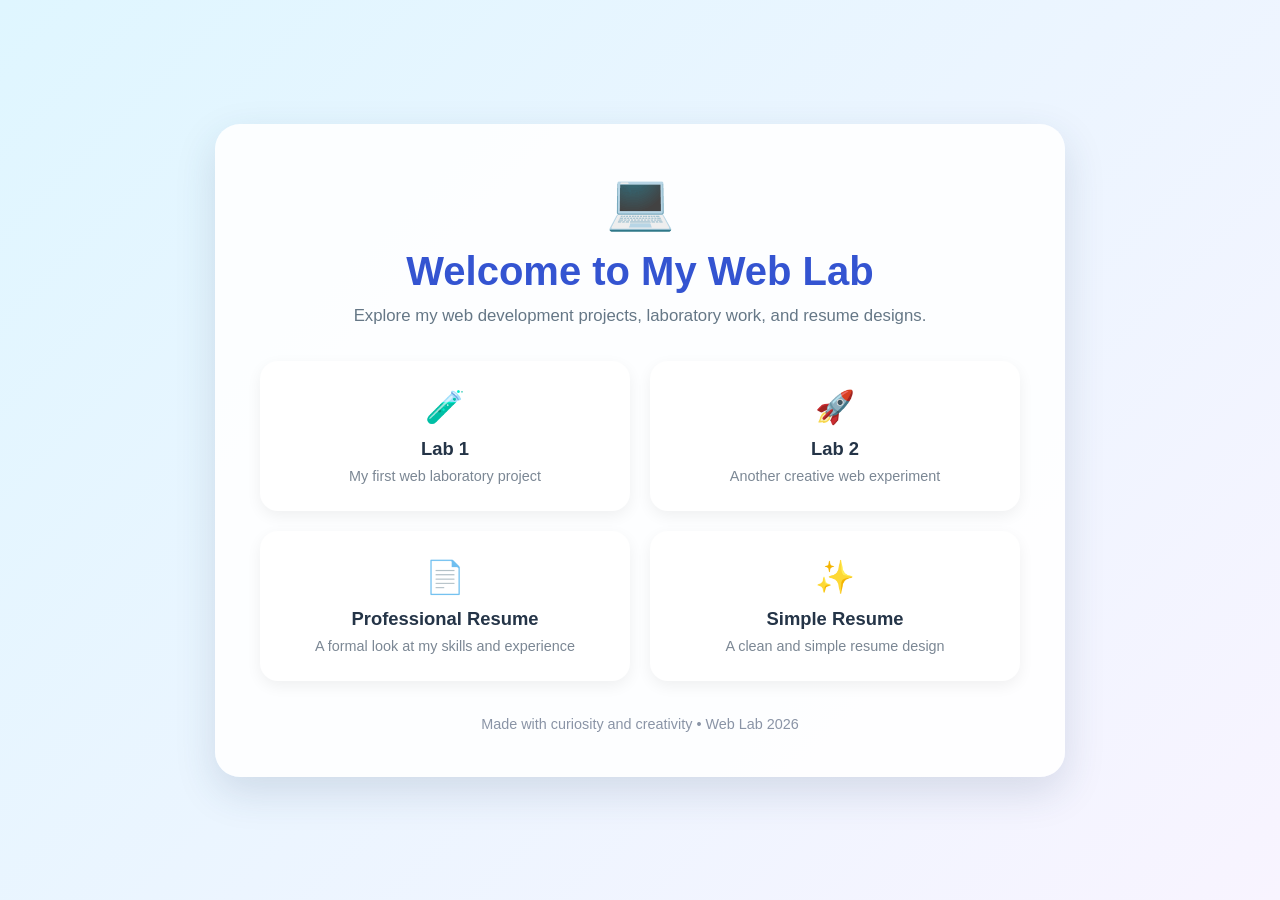
==== index.html @ 1f07e938 "Update index.html" ====
<html lang="en">
<head>
  <meta charset="UTF-8">
  <meta name="viewport" content="width=device-width, initial-scale=1.0">
  <title>Web Lab 2026</title>

  <style>
    * {
      box-sizing: border-box;
      margin: 0;
      padding: 0;
    }

    body {
      min-height: 100vh;
      font-family: Arial, sans-serif;
      color: #243447;
      background: linear-gradient(135deg, #dff6ff, #f8f4ff);
      display: flex;
      justify-content: center;
      align-items: center;
      padding: 30px;
    }

    .container {
      width: 100%;
      max-width: 850px;
      background: rgba(255, 255, 255, 0.9);
      padding: 45px;
      border-radius: 25px;
      text-align: center;
      box-shadow: 0 15px 40px rgba(42, 67, 101, 0.15);
    }

    .icon {
      font-size: 55px;
      margin-bottom: 15px;
    }

    h1 {
      color: #3454d1;
      font-size: 2.5rem;
      margin-bottom: 12px;
    }

    .intro {
      color: #657786;
      font-size: 1.05rem;
      margin-bottom: 35px;
    }

    .links {
      display: grid;
      grid-template-columns: repeat(2, 1fr);
      gap: 20px;
    }

    .card {
      text-decoration: none;
      color: #243447;
      background: #ffffff;
      border: 2px solid transparent;
      border-radius: 18px;
      padding: 25px 15px;
      transition: 0.3s ease;
      box-shadow: 0 5px 15px rgba(0, 0, 0, 0.06);
    }

    .card:hover {
      transform: translateY(-7px);
      border-color: #6c63ff;
      color: #3454d1;
      box-shadow: 0 12px 25px rgba(108, 99, 255, 0.2);
    }

    .card-icon {
      display: block;
      font-size: 32px;
      margin-bottom: 12px;
    }

    .card-title {
      font-size: 1.15rem;
      font-weight: bold;
    }

    .card-description {
      display: block;
      color: #7b8794;
      font-size: 0.9rem;
      margin-top: 8px;
    }

    footer {
      margin-top: 35px;
      color: #8a94a6;
      font-size: 0.9rem;
    }

    @media (max-width: 600px) {
      .container {
        padding: 30px 20px;
      }

      h1 {
        font-size: 2rem;
      }

      .links {
        grid-template-columns: 1fr;
      }
    }
  </style>
</head>

<body>

  <main class="container">
    <div class="icon">💻</div>

    <h1>Welcome to My Web Lab</h1>

    <p class="intro">
      Explore my web development projects, laboratory work, and resume designs.
    </p>

    <section class="links">
      <a class="card" href="lab1.html">
        <span class="card-icon">🧪</span>
        <span class="card-title">Lab 1</span>
        <span class="card-description">My first web laboratory project</span>
      </a>

      <a class="card" href="lab2.html">
        <span class="card-icon">🚀</span>
        <span class="card-title">Lab 2</span>
        <span class="card-description">Another creative web experiment</span>
      </a>

      <a class="card" href="ProfessionalResume.html">
        <span class="card-icon">📄</span>
        <span class="card-title">Professional Resume</span>
        <span class="card-description">A formal look at my skills and experience</span>
      </a>

      <a class="card" href="SimpleResume.html">
        <span class="card-icon">✨</span>
        <span class="card-title">Simple Resume</span>
        <span class="card-description">A clean and simple resume design</span>
      </a>
    </section>

    <footer>
      Made with curiosity and creativity • Web Lab 2026
    </footer>
  </main>

</body>
</html>
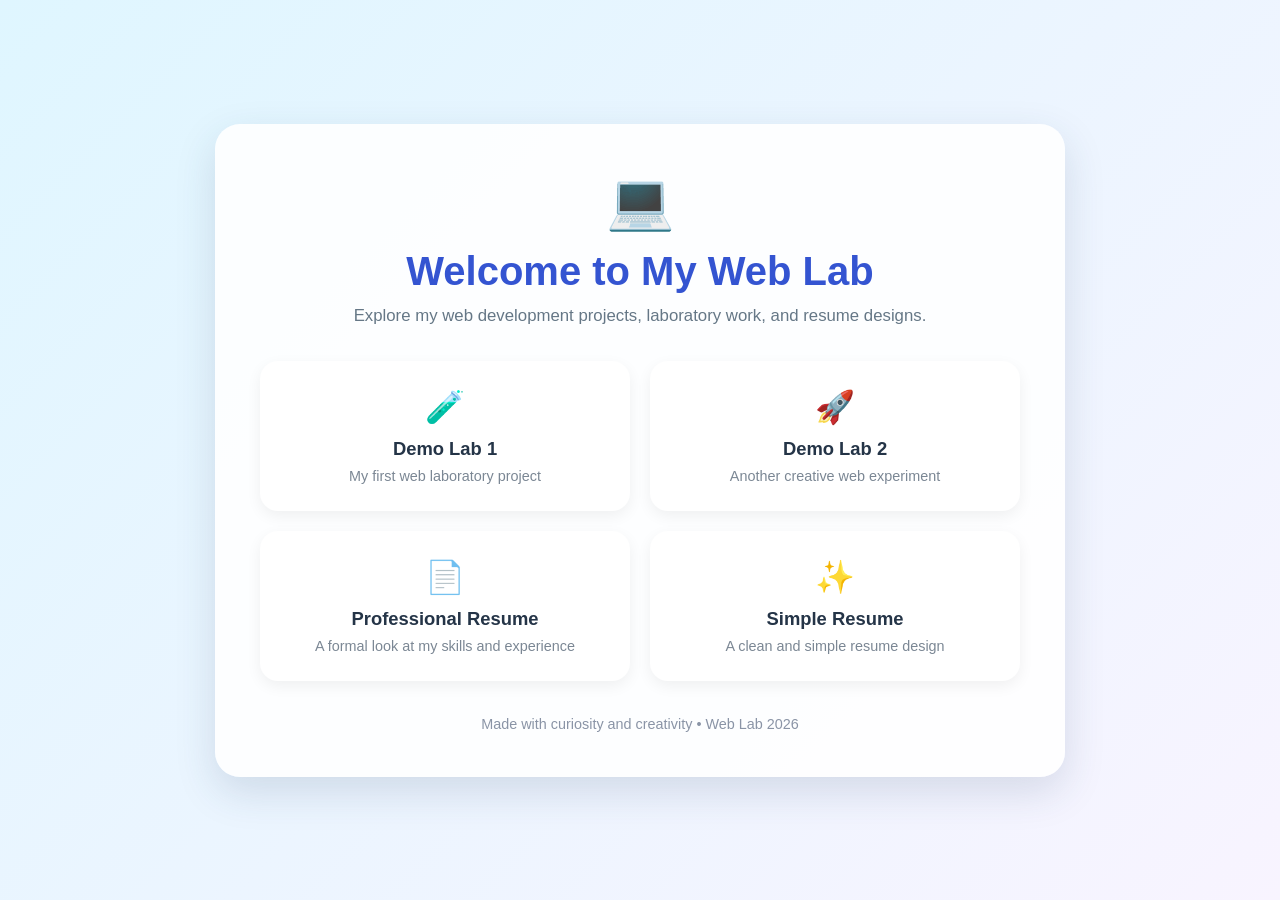
==== commit 5c6701cd: "Update lab titles to include 'Demo'" ====
--- a/index.html
+++ b/index.html
@@ -127,13 +127,13 @@
     <section class="links">
       <a class="card" href="lab1.html">
         <span class="card-icon">🧪</span>
-        <span class="card-title">Lab 1</span>
+        <span class="card-title">Demo Lab 1</span>
         <span class="card-description">My first web laboratory project</span>
       </a>
 
       <a class="card" href="lab2.html">
         <span class="card-icon">🚀</span>
-        <span class="card-title">Lab 2</span>
+        <span class="card-title">Demo Lab 2</span>
         <span class="card-description">Another creative web experiment</span>
       </a>
 
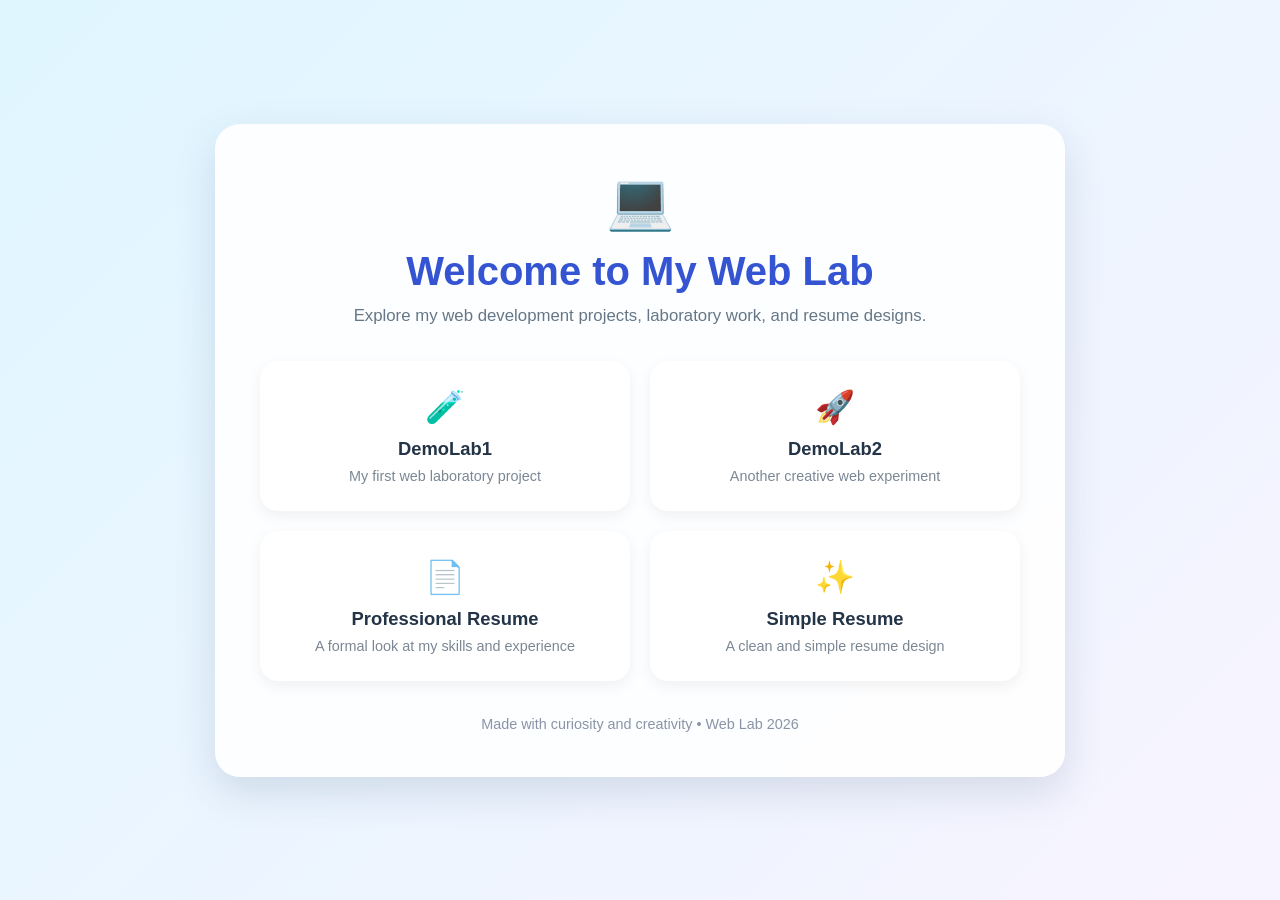
==== commit 1b817f65: "Update card titles for Demo Lab links" ====
--- a/index.html
+++ b/index.html
@@ -125,15 +125,15 @@
     </p>
 
     <section class="links">
-      <a class="card" href="lab1.html">
+      <a class="card" href="Demolab1.html">
         <span class="card-icon">🧪</span>
-        <span class="card-title">Demo Lab 1</span>
+        <span class="card-title">DemoLab1</span>
         <span class="card-description">My first web laboratory project</span>
       </a>
 
-      <a class="card" href="lab2.html">
+      <a class="card" href="Demolab2.html">
         <span class="card-icon">🚀</span>
-        <span class="card-title">Demo Lab 2</span>
+        <span class="card-title">DemoLab2</span>
         <span class="card-description">Another creative web experiment</span>
       </a>
 
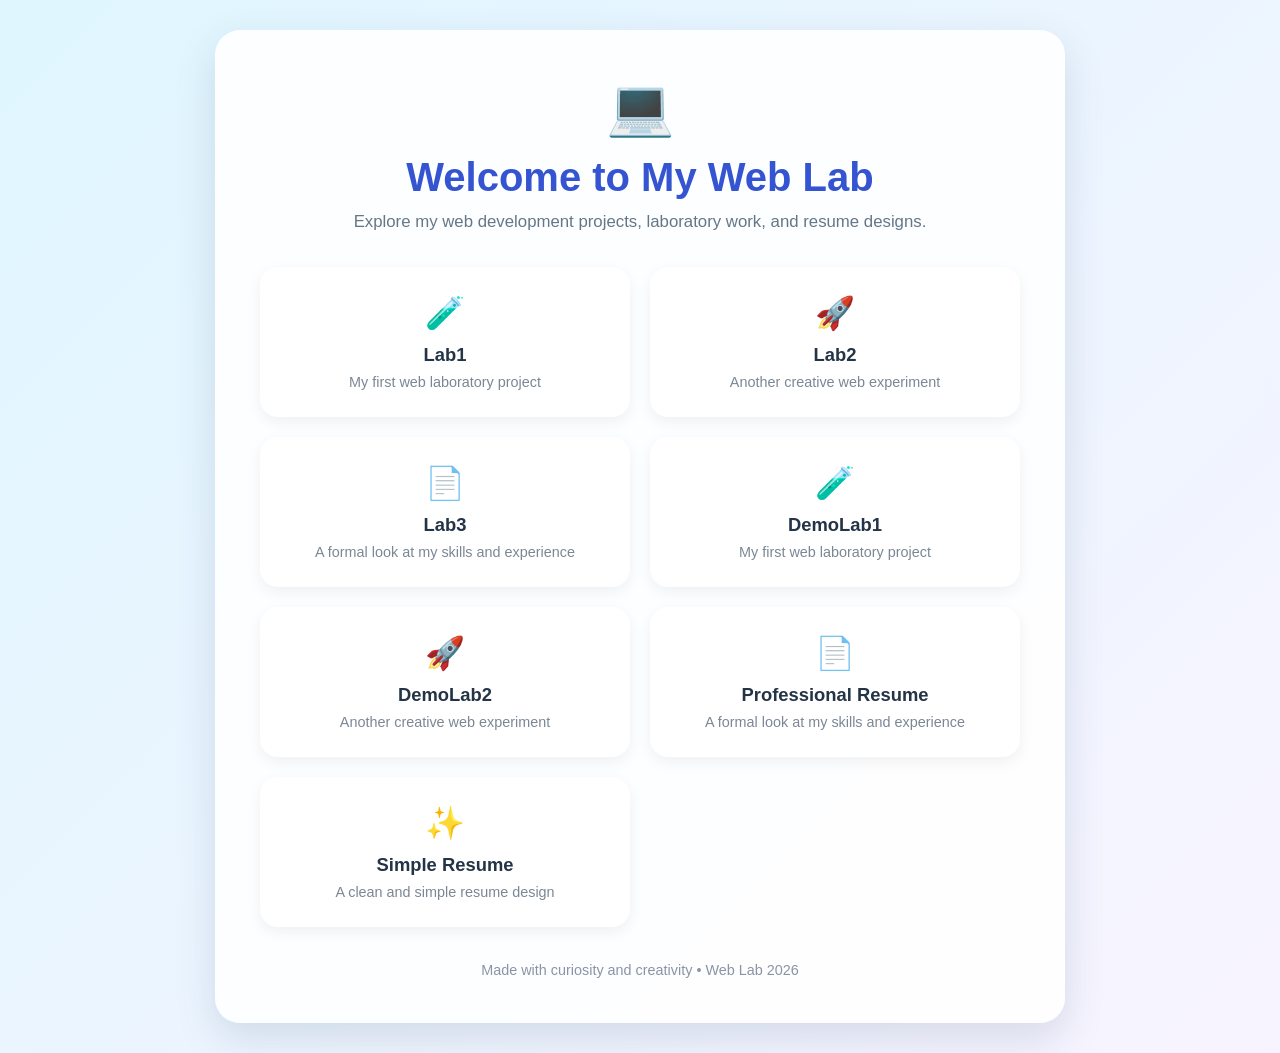
==== commit 39233012: "Add project links for Lab1, Lab2, and Lab3 Added links to Lab1, Lab2, and Lab3 projects with descrip" ====
--- a/index.html
+++ b/index.html
@@ -125,6 +125,24 @@
     </p>
 
     <section class="links">
+      <a class="card" href="1-Lab.html">
+        <span class="card-icon">🧪</span>
+        <span class="card-title">Lab1</span>
+        <span class="card-description">My first web laboratory project</span>
+      </a>
+
+      <a class="card" href="2-Lab.html">
+        <span class="card-icon">🚀</span>
+        <span class="card-title">Lab2</span>
+        <span class="card-description">Another creative web experiment</span>
+      </a>
+
+      <a class="card" href="3-Lab.html">
+        <span class="card-icon">📄</span>
+        <span class="card-title">Lab3</span>
+        <span class="card-description">A formal look at my skills and experience</span>
+      </a>
+
       <a class="card" href="Demolab1.html">
         <span class="card-icon">🧪</span>
         <span class="card-title">DemoLab1</span>
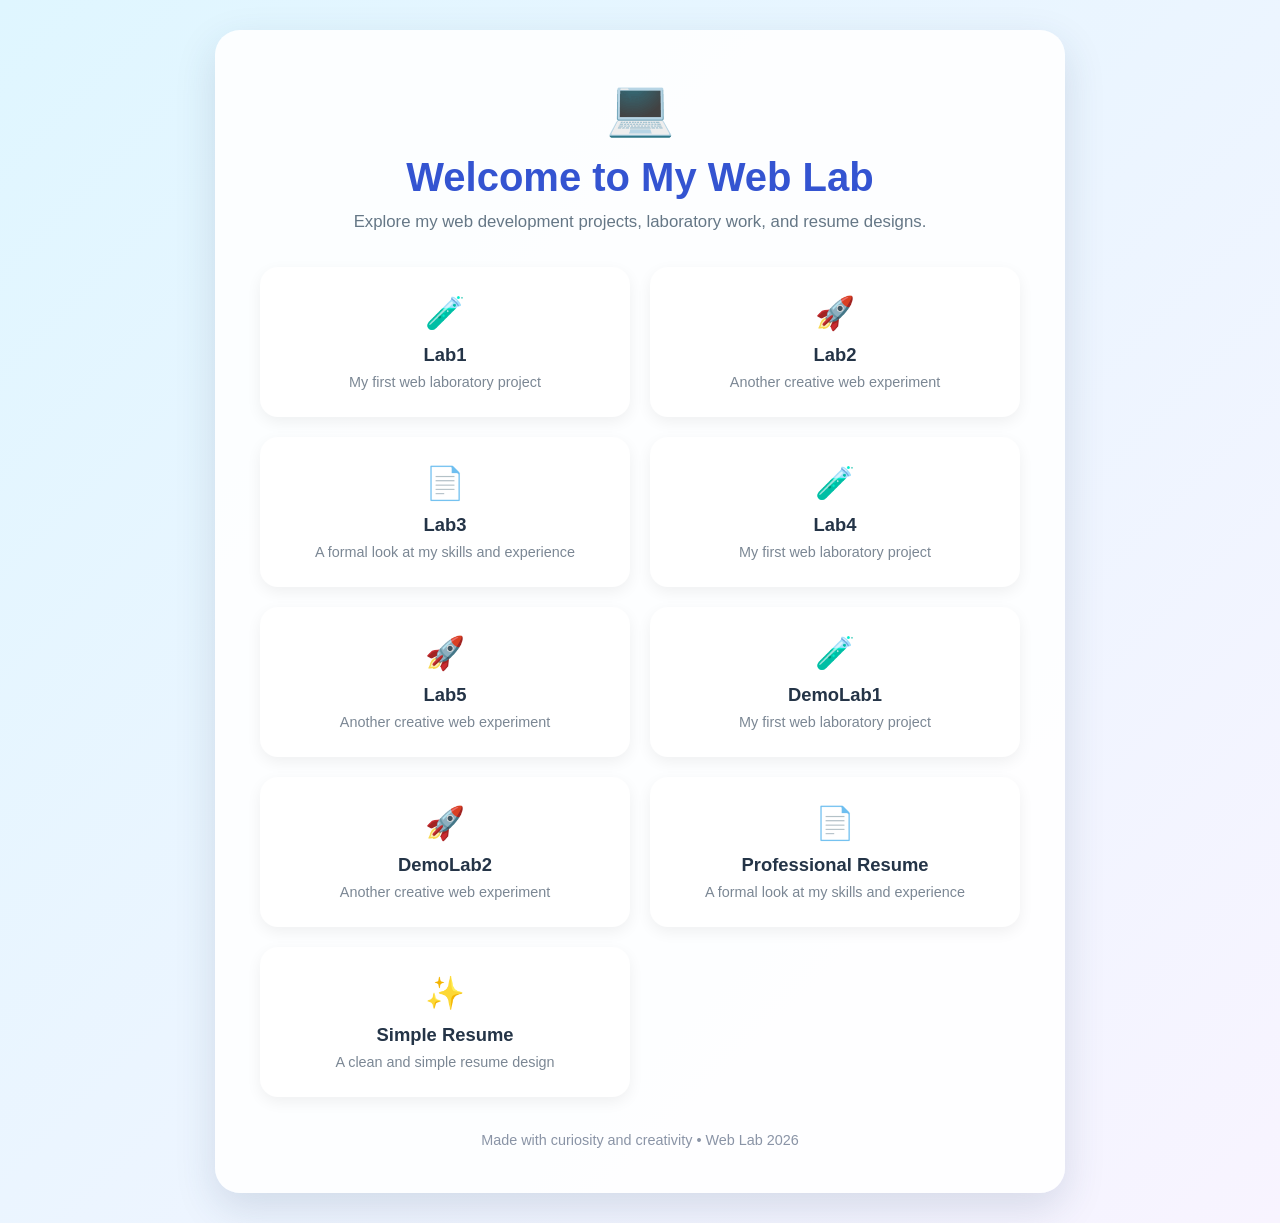
==== commit 5862e1a7: "Add links for Lab4 and Lab5 projects" ====
--- a/index.html
+++ b/index.html
@@ -142,6 +142,18 @@
         <span class="card-title">Lab3</span>
         <span class="card-description">A formal look at my skills and experience</span>
       </a>
+      
+       <a class="card" href="4-Lab.xml">
+        <span class="card-icon">🧪</span>
+        <span class="card-title">Lab4</span>
+        <span class="card-description">My first web laboratory project</span>
+      </a>
+
+      <a class="card" href="5-Lab.php">
+        <span class="card-icon">🚀</span>
+        <span class="card-title">Lab5</span>
+        <span class="card-description">Another creative web experiment</span>
+      </a>
 
       <a class="card" href="Demolab1.html">
         <span class="card-icon">🧪</span>
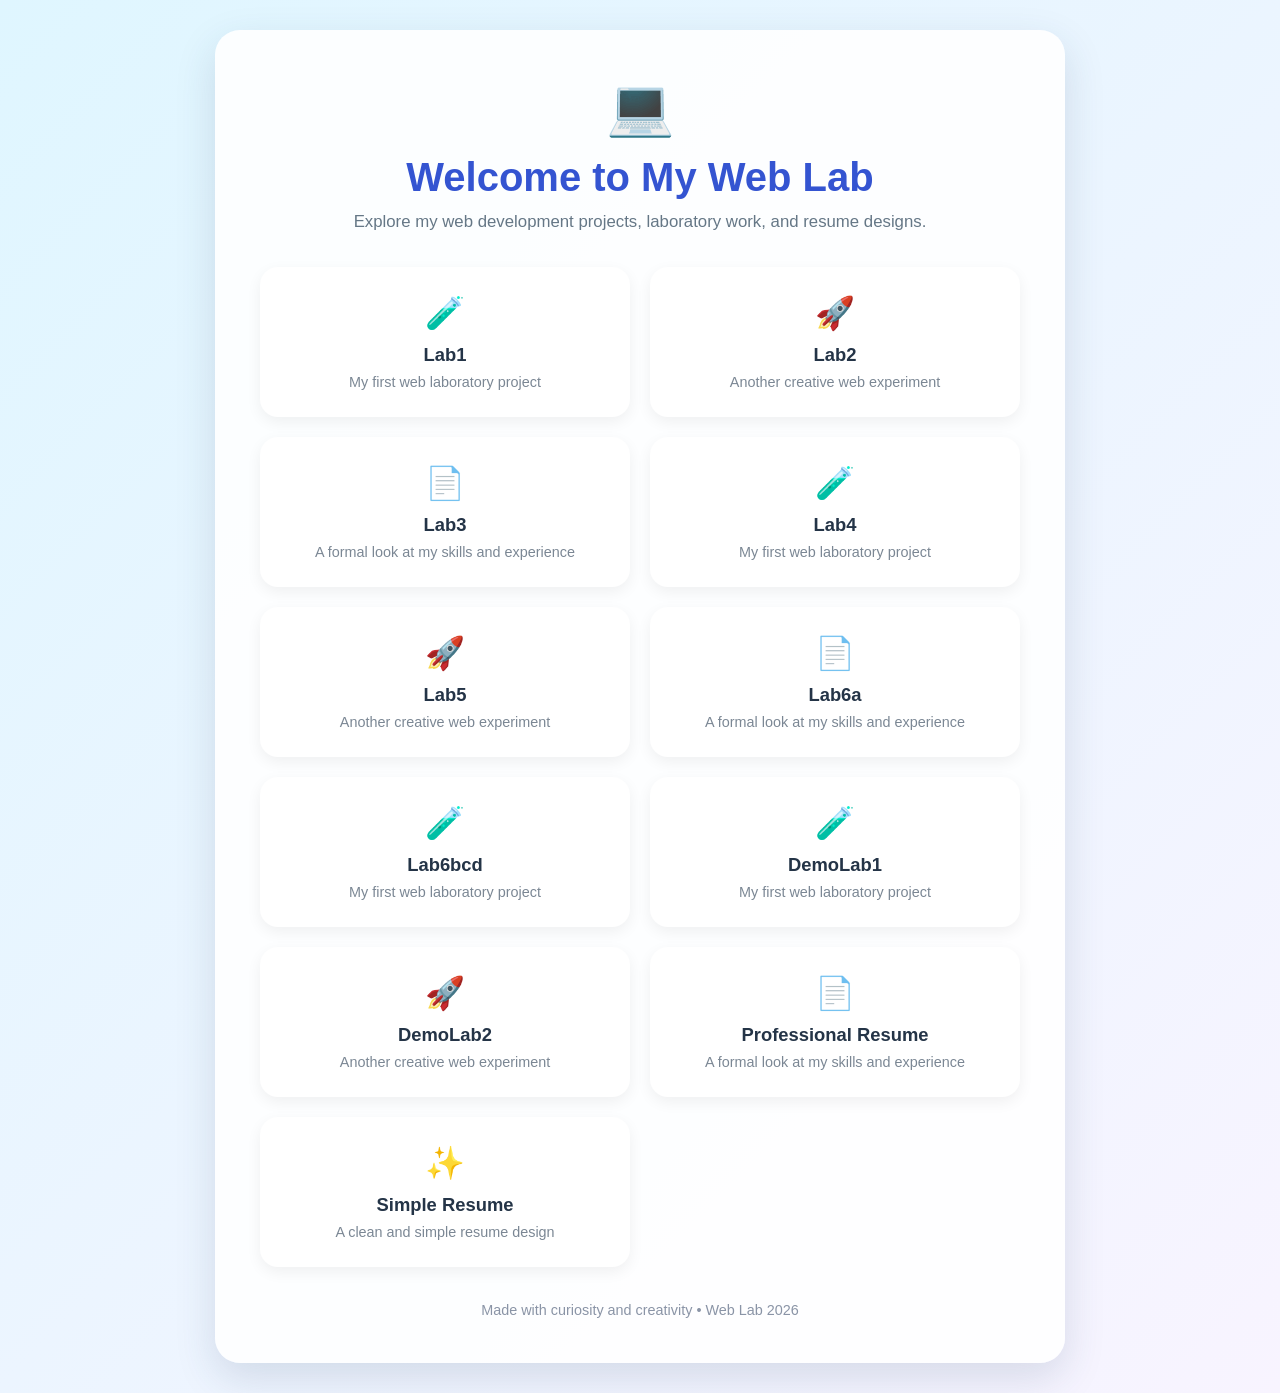
==== commit c19c5e36: "Add Lab6a and Lab6bcd cards to index.html Added new cards for Lab6a and Lab6bcd with descriptions." ====
--- a/index.html
+++ b/index.html
@@ -154,6 +154,18 @@
         <span class="card-title">Lab5</span>
         <span class="card-description">Another creative web experiment</span>
       </a>
+     
+      <a class="card" href="6a-Lab.php">
+        <span class="card-icon">📄</span>
+        <span class="card-title">Lab6a</span>
+        <span class="card-description">A formal look at my skills and experience</span>
+      </a>
+      
+       <a class="card" href="6bcd-Lab.php">
+        <span class="card-icon">🧪</span>
+        <span class="card-title">Lab6bcd</span>
+        <span class="card-description">My first web laboratory project</span>
+      </a>
 
       <a class="card" href="Demolab1.html">
         <span class="card-icon">🧪</span>
